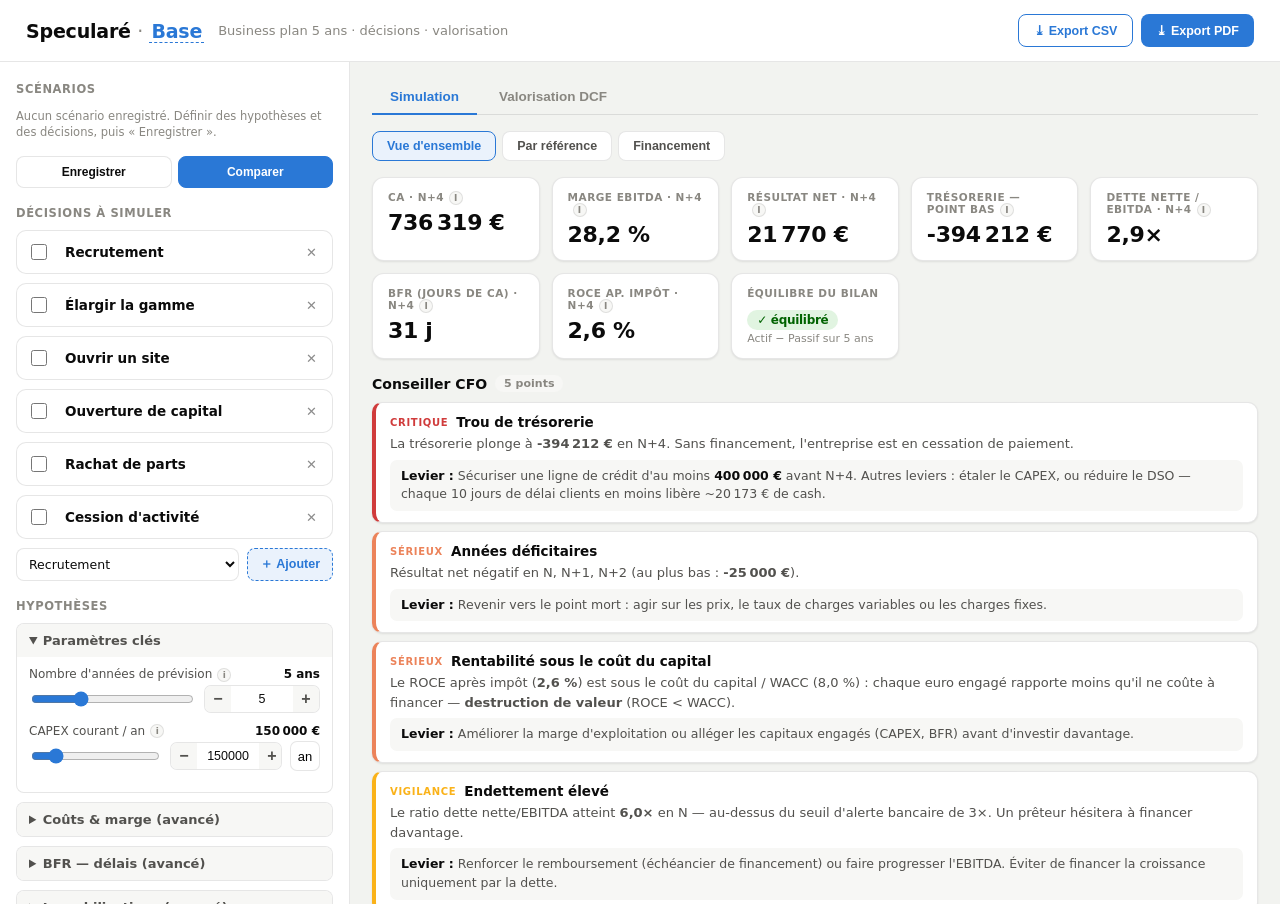
==== index.html @ 81d66c39 "Add files via upload" ====
<!DOCTYPE html>
<!-- saved from url=(0115)file:///C:/Users/UTILISATEUR/Downloads/tony_starter_kit/tuteur_cfo/cours_modelisation_cfo/industriex_dashboard.html -->
<html lang="fr"><head><meta http-equiv="Content-Type" content="text/html; charset=UTF-8">

<meta name="viewport" content="width=device-width, initial-scale=1.0">
<title>Specularé — Business plan, financement &amp; valorisation</title>
<link rel="icon" href="data:image/svg+xml,%3Csvg xmlns='http://www.w3.org/2000/svg' viewBox='0 0 32 32'%3E%3Crect width='32' height='32' rx='7' fill='%230a2540'/%3E%3Ctext x='16' y='23' font-size='20' fill='white' text-anchor='middle' font-family='Georgia,serif'%3ES%3C/text%3E%3C/svg%3E">
<script src="chart.umd.min.js"></script>
<link rel="stylesheet" href="styles.css">
</head>
<body>
<header>
  <h1>Specularé <span class="co-sep">·</span> <span id="coName" contenteditable="true" spellcheck="false" title="Cliquer pour renommer l&#39;entreprise">Base</span></h1>
  <span class="slogan" id="slogan">Business plan 5 ans · décisions · valorisation</span>
  <div class="hdr-actions">
    <button class="btn-export ghost" id="btnCsv">⤓ Export CSV</button>
    <button class="btn-export" id="btnExport">⤓ Export PDF</button>
  </div>
</header>

<div class="wrap">
  <aside>
    <div class="aside-sec" data-view="sim">
    <div class="aside-h">Scénarios</div>
    <div id="scnList" class="scn-list"><div class="scn-empty">Aucun scénario enregistré. Définir des hypothèses et des décisions, puis « Enregistrer ».</div></div>
    <div class="scn-actions">
      <button class="scn-btn" id="btnSaveScn">Enregistrer</button>
      <button class="scn-btn primary" id="btnCompare">Comparer</button>
    </div>
    </div><!-- /aside-sec Scénarios -->
    <div class="aside-sec" data-view="sim">
    <div class="aside-h" style="margin-top:18px">Décisions à simuler</div>
    <div id="decisions"></div><!-- cartes générées dynamiquement par buildDecisions() depuis decInstances -->
    </div><!-- /aside-sec Décisions -->
    <div class="aside-h" style="margin-top:18px">Hypothèses</div>
    <div id="inputs"><details open=""><summary>Paramètres clés</summary><div class="grp"><div class="ctrl">
        <label for="in_volN"><span>Volume vendu en N</span><b id="lab_volN">10 000</b></label>
        <div class="row">
          <input type="range" id="in_volN" min="0" max="50000" step="500" value="10000">
          <div class="stepper">
            <button type="button" class="st-btn" data-k="volN" data-d="-1">−</button>
            <input type="number" id="num_volN" class="numfield" min="0" max="50000" step="500" value="10000">
            <button type="button" class="st-btn" data-k="volN" data-d="1">+</button>
          </div>
        </div></div><div class="ctrl">
        <label for="in_gVol"><span>Croissance volumes</span><b id="lab_gVol">8 %</b></label>
        <div class="row">
          <input type="range" id="in_gVol" min="-10" max="30" step="0.5" value="8">
          <div class="stepper">
            <button type="button" class="st-btn" data-k="gVol" data-d="-1">−</button>
            <input type="number" id="num_gVol" class="numfield" min="-10" max="30" step="0.5" value="8">
            <button type="button" class="st-btn" data-k="gVol" data-d="1">+</button>
          </div>
        </div></div><div class="ctrl">
        <label for="in_prixN"><span>Prix unitaire en N</span><b id="lab_prixN">50&nbsp;€</b></label>
        <div class="row">
          <input type="range" id="in_prixN" min="0" max="500" step="5" value="50">
          <div class="stepper">
            <button type="button" class="st-btn" data-k="prixN" data-d="-1">−</button>
            <input type="number" id="num_prixN" class="numfield" min="0" max="500" step="5" value="50">
            <button type="button" class="st-btn" data-k="prixN" data-d="1">+</button>
          </div>
        </div></div><div class="ctrl">
        <label for="in_tauxCV"><span>Taux de charges variables<span class="tip" title="Part du chiffre d&#39;affaires consommée par les charges variables (matières, sous-traitance…). Ce qui reste = marge sur coûts variables.">i</span></span><b id="lab_tauxCV">45 %</b></label>
        <div class="row">
          <input type="range" id="in_tauxCV" min="10" max="90" step="1" value="45">
          <div class="stepper">
            <button type="button" class="st-btn" data-k="tauxCV" data-d="-1">−</button>
            <input type="number" id="num_tauxCV" class="numfield" min="10" max="90" step="1" value="45">
            <button type="button" class="st-btn" data-k="tauxCV" data-d="1">+</button>
          </div>
        </div></div><div class="ctrl">
        <label for="in_capex"><span>CAPEX courant / an</span><b id="lab_capex">150 000&nbsp;€</b></label>
        <div class="row">
          <input type="range" id="in_capex" min="0" max="1000000" step="10000" value="150000">
          <div class="stepper">
            <button type="button" class="st-btn" data-k="capex" data-d="-1">−</button>
            <input type="number" id="num_capex" class="numfield" min="0" max="1000000" step="10000" value="150000">
            <button type="button" class="st-btn" data-k="capex" data-d="1">+</button>
          </div>
        </div></div></div></details><details><summary>Coûts &amp; marge (avancé)</summary><div class="grp"><div class="ctrl">
        <label for="in_gPrix"><span>Croissance prix</span><b id="lab_gPrix">2 %</b></label>
        <div class="row">
          <input type="range" id="in_gPrix" min="-5" max="15" step="0.5" value="2">
          <div class="stepper">
            <button type="button" class="st-btn" data-k="gPrix" data-d="-1">−</button>
            <input type="number" id="num_gPrix" class="numfield" min="-5" max="15" step="0.5" value="2">
            <button type="button" class="st-btn" data-k="gPrix" data-d="1">+</button>
          </div>
        </div></div><div class="ctrl">
        <label for="in_cfN"><span>Charges fixes en N</span><b id="lab_cfN">120 000&nbsp;€</b></label>
        <div class="row">
          <input type="range" id="in_cfN" min="0" max="1000000" step="10000" value="120000">
          <div class="stepper">
            <button type="button" class="st-btn" data-k="cfN" data-d="-1">−</button>
            <input type="number" id="num_cfN" class="numfield" min="0" max="1000000" step="10000" value="120000">
            <button type="button" class="st-btn" data-k="cfN" data-d="1">+</button>
          </div>
        </div></div><div class="ctrl">
        <label for="in_inflCF"><span>Inflation charges fixes</span><b id="lab_inflCF">2 %</b></label>
        <div class="row">
          <input type="range" id="in_inflCF" min="0" max="10" step="0.5" value="2">
          <div class="stepper">
            <button type="button" class="st-btn" data-k="inflCF" data-d="-1">−</button>
            <input type="number" id="num_inflCF" class="numfield" min="0" max="10" step="0.5" value="2">
            <button type="button" class="st-btn" data-k="inflCF" data-d="1">+</button>
          </div>
        </div></div><div class="ctrl">
        <label for="in_persoN"><span>Charges de personnel en N</span><b id="lab_persoN">60 000&nbsp;€</b></label>
        <div class="row">
          <input type="range" id="in_persoN" min="0" max="1000000" step="10000" value="60000">
          <div class="stepper">
            <button type="button" class="st-btn" data-k="persoN" data-d="-1">−</button>
            <input type="number" id="num_persoN" class="numfield" min="0" max="1000000" step="10000" value="60000">
            <button type="button" class="st-btn" data-k="persoN" data-d="1">+</button>
          </div>
        </div></div><div class="ctrl">
        <label for="in_gPerso"><span>Croissance personnel</span><b id="lab_gPerso">3 %</b></label>
        <div class="row">
          <input type="range" id="in_gPerso" min="-5" max="15" step="0.5" value="3">
          <div class="stepper">
            <button type="button" class="st-btn" data-k="gPerso" data-d="-1">−</button>
            <input type="number" id="num_gPerso" class="numfield" min="-5" max="15" step="0.5" value="3">
            <button type="button" class="st-btn" data-k="gPerso" data-d="1">+</button>
          </div>
        </div></div><div class="ctrl">
        <label for="in_tauxIS"><span>Taux d'imposition (IS)</span><b id="lab_tauxIS">25 %</b></label>
        <div class="row">
          <input type="range" id="in_tauxIS" min="0" max="40" step="1" value="25">
          <div class="stepper">
            <button type="button" class="st-btn" data-k="tauxIS" data-d="-1">−</button>
            <input type="number" id="num_tauxIS" class="numfield" min="0" max="40" step="1" value="25">
            <button type="button" class="st-btn" data-k="tauxIS" data-d="1">+</button>
          </div>
        </div></div></div></details><details><summary>BFR — délais (avancé)</summary><div class="grp"><div class="ctrl">
        <label for="in_DSO"><span>DSO — délai clients<span class="tip" title="Days Sales Outstanding : délai moyen de paiement des clients, en jours. Plus il est élevé, plus le cash est immobilisé dans les créances.">i</span></span><b id="lab_DSO">45 j</b></label>
        <div class="row">
          <input type="range" id="in_DSO" min="0" max="180" step="5" value="45">
          <div class="stepper">
            <button type="button" class="st-btn" data-k="DSO" data-d="-1">−</button>
            <input type="number" id="num_DSO" class="numfield" min="0" max="180" step="5" value="45">
            <button type="button" class="st-btn" data-k="DSO" data-d="1">+</button>
          </div>
        </div></div><div class="ctrl">
        <label for="in_DPO"><span>DPO — délai fournisseurs<span class="tip" title="Days Payable Outstanding : délai moyen de paiement des fournisseurs. Plus il est élevé, mieux c&#39;est pour la trésorerie (on garde le cash plus longtemps).">i</span></span><b id="lab_DPO">60 j</b></label>
        <div class="row">
          <input type="range" id="in_DPO" min="0" max="180" step="5" value="60">
          <div class="stepper">
            <button type="button" class="st-btn" data-k="DPO" data-d="-1">−</button>
            <input type="number" id="num_DPO" class="numfield" min="0" max="180" step="5" value="60">
            <button type="button" class="st-btn" data-k="DPO" data-d="1">+</button>
          </div>
        </div></div><div class="ctrl">
        <label for="in_DIO"><span>DIO — durée de stockage<span class="tip" title="Days Inventory Outstanding : durée moyenne de stockage, en jours. Plus il est élevé, plus le stock gèle du cash.">i</span></span><b id="lab_DIO">30 j</b></label>
        <div class="row">
          <input type="range" id="in_DIO" min="0" max="180" step="5" value="30">
          <div class="stepper">
            <button type="button" class="st-btn" data-k="DIO" data-d="-1">−</button>
            <input type="number" id="num_DIO" class="numfield" min="0" max="180" step="5" value="30">
            <button type="button" class="st-btn" data-k="DIO" data-d="1">+</button>
          </div>
        </div></div></div></details><details><summary>Immobilisations (avancé)</summary><div class="grp"><div class="ctrl">
        <label for="in_immoOuv0"><span>Immos nettes ouverture N</span><b id="lab_immoOuv0">800 000&nbsp;€</b></label>
        <div class="row">
          <input type="range" id="in_immoOuv0" min="0" max="3000000" step="50000" value="800000">
          <div class="stepper">
            <button type="button" class="st-btn" data-k="immoOuv0" data-d="-1">−</button>
            <input type="number" id="num_immoOuv0" class="numfield" min="0" max="3000000" step="50000" value="800000">
            <button type="button" class="st-btn" data-k="immoOuv0" data-d="1">+</button>
          </div>
        </div></div><div class="ctrl">
        <label for="in_duree"><span>Durée d'amortissement</span><b id="lab_duree">8 ans</b></label>
        <div class="row">
          <input type="range" id="in_duree" min="1" max="25" step="1" value="8">
          <div class="stepper">
            <button type="button" class="st-btn" data-k="duree" data-d="-1">−</button>
            <input type="number" id="num_duree" class="numfield" min="1" max="25" step="1" value="8">
            <button type="button" class="st-btn" data-k="duree" data-d="1">+</button>
          </div>
        </div></div></div></details><details><summary>Financement (avancé)</summary><div class="grp"><div class="ctrl">
        <label for="in_detteOuv0"><span>Dette ouverture N</span><b id="lab_detteOuv0">500 000&nbsp;€</b></label>
        <div class="row">
          <input type="range" id="in_detteOuv0" min="0" max="3000000" step="50000" value="500000">
          <div class="stepper">
            <button type="button" class="st-btn" data-k="detteOuv0" data-d="-1">−</button>
            <input type="number" id="num_detteOuv0" class="numfield" min="0" max="3000000" step="50000" value="500000">
            <button type="button" class="st-btn" data-k="detteOuv0" data-d="1">+</button>
          </div>
        </div></div><div class="ctrl">
        <label for="in_tauxInt"><span>Taux d'intérêt (dette initiale)</span><b id="lab_tauxInt">4 %</b></label>
        <div class="row">
          <input type="range" id="in_tauxInt" min="0" max="15" step="0.25" value="4">
          <div class="stepper">
            <button type="button" class="st-btn" data-k="tauxInt" data-d="-1">−</button>
            <input type="number" id="num_tauxInt" class="numfield" min="0" max="15" step="0.25" value="4">
            <button type="button" class="st-btn" data-k="tauxInt" data-d="1">+</button>
          </div>
        </div></div><div class="ctrl">
        <label for="in_tauxIntNew"><span>Taux d'intérêt (nouveaux emprunts)</span><b id="lab_tauxIntNew">5,5 %</b></label>
        <div class="row">
          <input type="range" id="in_tauxIntNew" min="0" max="20" step="0.25" value="5.5">
          <div class="stepper">
            <button type="button" class="st-btn" data-k="tauxIntNew" data-d="-1">−</button>
            <input type="number" id="num_tauxIntNew" class="numfield" min="0" max="20" step="0.25" value="5.5">
            <button type="button" class="st-btn" data-k="tauxIntNew" data-d="1">+</button>
          </div>
        </div></div><div class="ctrl">
        <label for="in_wacc"><span>Coût du capital (WACC)<span class="tip" title="Coût Moyen Pondéré du Capital : rendement minimum attendu par les financeurs (dette + fonds propres). L&#39;entreprise crée de la valeur seulement si son ROCE dépasse ce seuil.">i</span></span><b id="lab_wacc">8 %</b></label>
        <div class="row">
          <input type="range" id="in_wacc" min="0" max="25" step="0.5" value="8">
          <div class="stepper">
            <button type="button" class="st-btn" data-k="wacc" data-d="-1">−</button>
            <input type="number" id="num_wacc" class="numfield" min="0" max="25" step="0.5" value="8">
            <button type="button" class="st-btn" data-k="wacc" data-d="1">+</button>
          </div>
        </div></div><div class="ctrl">
        <label for="in_tauxDiv"><span>Taux de dividende</span><b id="lab_tauxDiv">30 %</b></label>
        <div class="row">
          <input type="range" id="in_tauxDiv" min="0" max="100" step="5" value="30">
          <div class="stepper">
            <button type="button" class="st-btn" data-k="tauxDiv" data-d="-1">−</button>
            <input type="number" id="num_tauxDiv" class="numfield" min="0" max="100" step="5" value="30">
            <button type="button" class="st-btn" data-k="tauxDiv" data-d="1">+</button>
          </div>
        </div></div><div class="ctrl">
        <label for="in_rnN1"><span>Résultat net N-1</span><b id="lab_rnN1">180 000&nbsp;€</b></label>
        <div class="row">
          <input type="range" id="in_rnN1" min="-200000" max="500000" step="10000" value="180000">
          <div class="stepper">
            <button type="button" class="st-btn" data-k="rnN1" data-d="-1">−</button>
            <input type="number" id="num_rnN1" class="numfield" min="-200000" max="500000" step="10000" value="180000">
            <button type="button" class="st-btn" data-k="rnN1" data-d="1">+</button>
          </div>
        </div></div></div></details><details><summary>Bilan d'ouverture (avancé)</summary><div class="grp"><div class="ctrl">
        <label for="in_openStocks"><span>Stocks ouverture</span><b id="lab_openStocks">40 000&nbsp;€</b></label>
        <div class="row">
          <input type="range" id="in_openStocks" min="0" max="500000" step="5000" value="40000">
          <div class="stepper">
            <button type="button" class="st-btn" data-k="openStocks" data-d="-1">−</button>
            <input type="number" id="num_openStocks" class="numfield" min="0" max="500000" step="5000" value="40000">
            <button type="button" class="st-btn" data-k="openStocks" data-d="1">+</button>
          </div>
        </div></div><div class="ctrl">
        <label for="in_openCreances"><span>Créances clients ouverture</span><b id="lab_openCreances">60 000&nbsp;€</b></label>
        <div class="row">
          <input type="range" id="in_openCreances" min="0" max="500000" step="5000" value="60000">
          <div class="stepper">
            <button type="button" class="st-btn" data-k="openCreances" data-d="-1">−</button>
            <input type="number" id="num_openCreances" class="numfield" min="0" max="500000" step="5000" value="60000">
            <button type="button" class="st-btn" data-k="openCreances" data-d="1">+</button>
          </div>
        </div></div><div class="ctrl">
        <label for="in_tresoOuv0"><span>Trésorerie ouverture</span><b id="lab_tresoOuv0">50 000&nbsp;€</b></label>
        <div class="row">
          <input type="range" id="in_tresoOuv0" min="-500000" max="1000000" step="5000" value="50000">
          <div class="stepper">
            <button type="button" class="st-btn" data-k="tresoOuv0" data-d="-1">−</button>
            <input type="number" id="num_tresoOuv0" class="numfield" min="-500000" max="1000000" step="5000" value="50000">
            <button type="button" class="st-btn" data-k="tresoOuv0" data-d="1">+</button>
          </div>
        </div></div><div class="ctrl">
        <label for="in_openDettesF"><span>Dettes fournisseurs ouv.</span><b id="lab_openDettesF">45 000&nbsp;€</b></label>
        <div class="row">
          <input type="range" id="in_openDettesF" min="0" max="500000" step="5000" value="45000">
          <div class="stepper">
            <button type="button" class="st-btn" data-k="openDettesF" data-d="-1">−</button>
            <input type="number" id="num_openDettesF" class="numfield" min="0" max="500000" step="5000" value="45000">
            <button type="button" class="st-btn" data-k="openDettesF" data-d="1">+</button>
          </div>
        </div></div><div class="ctrl">
        <label for="in_cpOuv0"><span>Capitaux propres ouverture</span><b id="lab_cpOuv0">405 000&nbsp;€</b></label>
        <div class="row">
          <input type="range" id="in_cpOuv0" min="0" max="3000000" step="5000" value="405000">
          <div class="stepper">
            <button type="button" class="st-btn" data-k="cpOuv0" data-d="-1">−</button>
            <input type="number" id="num_cpOuv0" class="numfield" min="0" max="3000000" step="5000" value="405000">
            <button type="button" class="st-btn" data-k="cpOuv0" data-d="1">+</button>
          </div>
        </div></div></div></details></div>
    <div class="aside-sec" data-view="sim">
    <div class="aside-h" style="margin-top:16px">Références produits</div>
    <button class="fin-open" id="refOpen">Gérer les références (prix / volume / coût)…</button>
    <div class="ref-summary" id="refSummaryPanel"></div>
    </div><!-- /aside-sec Références -->
    <div class="aside-sec" data-view="sim">
    <div class="aside-h" style="margin-top:16px">Financement</div>
    <button class="fin-open" id="finOpen">Planifier emprunts &amp; remboursements…</button>
    </div><!-- /aside-sec Financement -->
    <button class="reset" id="reset" style="margin-top:12px">↺ Tout réinitialiser</button>
  </aside>

  <main>
    <nav class="tabs">
      <button class="tab on" data-view="sim">Simulation</button>
      <button class="tab" data-view="dcf">Valorisation DCF</button>
    </nav>
    <div class="view" id="view-sim">
    <div class="print-head" id="printHead"><div class="ph-co">Base</div><div class="ph-sub">Business plan 5 ans · prévisions · édité le 15 juillet 2026</div></div>
    <div class="simbar" id="simbar"><span class="dot"></span><span id="simtxt"></span></div>
    <nav class="subtabs">
      <button class="subtab on" data-sub="apercu">Vue d'ensemble</button>
      <button class="subtab" data-sub="refs">Par référence</button>
      <button class="subtab" data-sub="fin">Financement</button>
    </nav>
    <div class="subview" id="sub-apercu">
    <div class="kpis" id="kpis"><div class="kpi"><div class="k-lab">CA (N+4)<span class="tip" title="Chiffre d&#39;affaires prévu en année N+4 (volume × prix).">i</span></div>
      <div class="k-val">736 319&nbsp;€</div></div><div class="kpi"><div class="k-lab">Marge EBITDA (N+4)<span class="tip" title="EBITDA / CA. Profitabilité opérationnelle avant amortissements, intérêts et impôts.">i</span></div>
      <div class="k-val">28,2 %</div></div><div class="kpi"><div class="k-lab">Résultat net (N+4)<span class="tip" title="Bénéfice final après charges financières et impôt.">i</span></div>
      <div class="k-val">62 146&nbsp;€</div></div><div class="kpi"><div class="k-lab">Trésorerie — point bas<span class="tip" title="Le plus bas niveau de trésorerie sur les 5 ans. S&#39;il est négatif, il dimensionne le financement à sécuriser.">i</span></div>
      <div class="k-val">-631 108&nbsp;€</div></div><div class="kpi"><div class="k-lab">Dette nette / EBITDA (N+4)<span class="tip" title="Nombre d&#39;années d&#39;EBITDA nécessaires pour rembourser la dette nette. Seuil d&#39;alerte bancaire ~3×.">i</span></div>
      <div class="k-val">3,0×</div></div><div class="kpi"><div class="k-lab">BFR (jours de CA, N+4)<span class="tip" title="Besoin en Fonds de Roulement en jours de CA : le cash immobilisé par le cycle (créances + stocks − dettes fournisseurs).">i</span></div>
      <div class="k-val">31 j</div></div><div class="kpi"><div class="k-lab">ROCE ap. impôt (N+4)<span class="tip" title="Return On Capital Employed : rentabilité des capitaux engagés, après impôt (NOPAT / (immos + BFR)). À comparer au WACC : ROCE &gt; WACC = création de valeur.">i</span></div>
      <div class="k-val">6,2 %</div></div><div class="kpi"><div class="k-lab">Équilibre du bilan</div>
    <div class="k-val"><span class="badge ok">✓ équilibré</span></div>
    <div class="k-sub">Actif − Passif sur 5 ans</div></div></div>
    <div class="conseil" id="conseil"></div>
    <div class="charts">
      <div class="card"><h3>Activité — CA &amp; EBITDA</h3><canvas id="cActivite" style="box-sizing: border-box; display: block; height: 210px; width: 709px;" width="709" height="210"></canvas></div>
      <div class="card"><h3>Trésorerie de clôture</h3><canvas id="cTreso" style="box-sizing: border-box; display: block; height: 210px; width: 709px;" width="709" height="210"></canvas></div>
      <div class="card"><h3>Résultat net</h3><canvas id="cRN" style="box-sizing: border-box; display: block; height: 210px; width: 709px;" width="709" height="210"></canvas></div>
      <div class="card"><h3>Dette nette / EBITDA (× ; seuil d'alerte 3×)</h3><canvas id="cLevier" style="box-sizing: border-box; display: block; height: 210px; width: 709px;" width="709" height="210"></canvas></div>
    </div>
    <div class="tblwrap">
      <table id="tbl"><tbody><tr><th>(en €)</th><th>N</th><th>N+1</th><th>N+2</th><th>N+3</th><th>N+4</th></tr><tr class=" tot"><td>Chiffre d'affaires</td><td class="">500 000&nbsp;€</td><td class="">550 800&nbsp;€</td><td class="">606 761&nbsp;€</td><td class="">668 408&nbsp;€</td><td class="">736 319&nbsp;€</td></tr><tr class=" "><td>Croissance du CA</td><td class="">—</td><td class="">10,2 %</td><td class="">10,2 %</td><td class="">10,2 %</td><td class="">10,2 %</td></tr><tr class=" "><td>Charges variables</td><td class="">-225 000&nbsp;€</td><td class="">-247 860&nbsp;€</td><td class="">-273 043&nbsp;€</td><td class="">-300 784&nbsp;€</td><td class="">-331 343&nbsp;€</td></tr><tr class=" "><td>Marge sur coûts variables</td><td class="">275 000&nbsp;€</td><td class="">302 940&nbsp;€</td><td class="">333 719&nbsp;€</td><td class="">367 625&nbsp;€</td><td class="">404 975&nbsp;€</td></tr><tr class=" "><td>Charges fixes</td><td class="">-120 000&nbsp;€</td><td class="">-122 400&nbsp;€</td><td class="">-124 848&nbsp;€</td><td class="">-127 345&nbsp;€</td><td class="">-129 892&nbsp;€</td></tr><tr class=" "><td>Charges de personnel</td><td class="">-60 000&nbsp;€</td><td class="">-61 800&nbsp;€</td><td class="">-63 654&nbsp;€</td><td class="">-65 564&nbsp;€</td><td class="">-67 531&nbsp;€</td></tr><tr class=" tot"><td>EBITDA</td><td class="pos">95 000&nbsp;€</td><td class="pos">118 740&nbsp;€</td><td class="pos">145 217&nbsp;€</td><td class="pos">174 716&nbsp;€</td><td class="pos">207 553&nbsp;€</td></tr><tr class=" "><td>Marge d'EBITDA</td><td class="">19,0 %</td><td class="">21,6 %</td><td class="">23,9 %</td><td class="">26,1 %</td><td class="">28,2 %</td></tr><tr class=" "><td>Dotation amortissements</td><td class="">-100 000&nbsp;€</td><td class="">-106 250&nbsp;€</td><td class="">-111 719&nbsp;€</td><td class="">-116 504&nbsp;€</td><td class="">-120 691&nbsp;€</td></tr><tr class=" tot"><td>EBIT</td><td class="neg">-5 000&nbsp;€</td><td class="pos">12 490&nbsp;€</td><td class="pos">33 498&nbsp;€</td><td class="pos">58 212&nbsp;€</td><td class="pos">86 862&nbsp;€</td></tr><tr class=" "><td>Charges financières</td><td class="">-20 000&nbsp;€</td><td class="">-16 000&nbsp;€</td><td class="">-12 000&nbsp;€</td><td class="">-8 000&nbsp;€</td><td class="">-4 000&nbsp;€</td></tr><tr class=" "><td>Résultat avant impôt</td><td class="neg">-25 000&nbsp;€</td><td class="neg">-3 510&nbsp;€</td><td class="pos">21 498&nbsp;€</td><td class="pos">50 212&nbsp;€</td><td class="pos">82 862&nbsp;€</td></tr><tr class=" "><td>Impôt sur les sociétés</td><td class="">-0&nbsp;€</td><td class="">-0&nbsp;€</td><td class="">-0&nbsp;€</td><td class="">-10 800&nbsp;€</td><td class="">-20 715&nbsp;€</td></tr><tr class=" tot"><td>RÉSULTAT NET</td><td class="neg">-25 000&nbsp;€</td><td class="neg">-3 510&nbsp;€</td><td class="pos">21 498&nbsp;€</td><td class="pos">39 412&nbsp;€</td><td class="pos">62 146&nbsp;€</td></tr><tr class="sec tot"><td>Trésorerie de clôture</td><td class="neg">-167 151&nbsp;€</td><td class="neg">-318 795&nbsp;€</td><td class="neg">-440 408&nbsp;€</td><td class="neg">-546 261&nbsp;€</td><td class="neg">-631 108&nbsp;€</td></tr><tr class=" "><td>BFR (jours de CA)</td><td class="">31 j</td><td class="">32 j</td><td class="">32 j</td><td class="">32 j</td><td class="">31 j</td></tr><tr class=" "><td>Dette nette</td><td class="">567 151&nbsp;€</td><td class="">618 795&nbsp;€</td><td class="">640 408&nbsp;€</td><td class="">646 261&nbsp;€</td><td class="">631 108&nbsp;€</td></tr><tr class=" "><td>Dette nette / EBITDA</td><td class="">6,0×</td><td class="">5,2×</td><td class="">4,4×</td><td class="">3,7×</td><td class="">3,0×</td></tr><tr class=" "><td>ROCE (après impôt)</td><td class="">-0,4 %</td><td class="">1,0 %</td><td class="">2,6 %</td><td class="">4,3 %</td><td class="">6,2 %</td></tr><tr class="sec "><td>Point mort (CA)</td><td class="">327 273&nbsp;€</td><td class="">334 909&nbsp;€</td><td class="">342 731&nbsp;€</td><td class="">350 743&nbsp;€</td><td class="">358 950&nbsp;€</td></tr><tr class=" "><td>Marge de sécurité</td><td class="">34,5 %</td><td class="">39,2 %</td><td class="">43,5 %</td><td class="">47,5 %</td><td class="">51,3 %</td></tr><tr class="sec tot"><td>Contrôle Actif − Passif</td><td class="">0&nbsp;€</td><td class="">0&nbsp;€</td><td class="">0&nbsp;€</td><td class="">0&nbsp;€</td><td class="">0&nbsp;€</td></tr></tbody></table>
    </div>
    </div><!-- /sub-apercu -->
    <div class="subview" id="sub-refs" hidden>
    <section class="fin-section">
      <h2 class="fin-sec-h">Analyse par référence <span id="refAnSub"></span></h2>
      <p class="fin-intro">Décomposition du chiffre d'affaires et de la marge par référence produit, sur tout l'horizon. Le <b>mix</b> montre comment le poids de chaque référence dans le CA évolue. Reflète les décisions actives (volume). Édite les références via <b>« Gérer les références »</b> (panneau de gauche).</p>
      <div class="kpis" id="refKpis"></div>
      <div class="charts">
        <div class="card"><h3>CA par référence</h3><canvas id="cRefCA"></canvas></div>
        <div class="card"><h3>Mix — poids dans le CA (%)</h3><canvas id="cRefMix"></canvas></div>
        <div class="card"><h3>Marge sur coûts variables par référence</h3><canvas id="cRefMarge"></canvas></div>
        <div class="card"><h3>Taux de marge par référence (%)</h3><canvas id="cRefTx"></canvas></div>
      </div>
      <div class="tblwrap"><table id="refTbl"></table></div>
    </section>
    </div><!-- /sub-refs -->
    <div class="subview" id="sub-fin" hidden>
    <section class="fin-section" id="finSection">
      <h2 class="fin-sec-h">Financement — portefeuille d'emprunts <span id="finSecSub"></span></h2>
      <p class="fin-intro">Analyse des emprunts configurés via <b>« Planifier emprunts &amp; remboursements »</b> (panneau de gauche). Chaque emprunt est en <b>annuités constantes</b> : l'annuité totale reste fixe, mais la part d'intérêts <b>baisse</b> et la part de capital remboursé <b>monte</b> au fil des années — jusqu'à un capital restant dû nul.</p>
      <div class="charts fin-charts">
        <div class="card"><h3>Capital restant dû</h3><canvas id="cResteDu"></canvas></div>
        <div class="card"><h3>Intérêts payés / an</h3><canvas id="cInterets"></canvas></div>
        <div class="card"><h3>Remboursement du capital / an</h3><canvas id="cCapital"></canvas></div>
      </div>
      <div class="tblwrap"><table id="finTbl"></table></div>
    </section>
    </div><!-- /sub-fin -->
    </div><!-- /view-sim -->

    <div class="view" id="view-dcf" hidden>
      <div class="dcf-intro">
        <h2 class="fin-sec-h">Valorisation par les flux de trésorerie actualisés (DCF)</h2>
        <p class="dcf-sub">Valeur de l'entreprise = somme des <b>flux de trésorerie disponibles (FCFF)</b> actualisés au coût du capital (WACC), + une <b>valeur terminale</b>.
          Règle WACC/g et le multiple de sortie dans les hypothèses (groupe « Valorisation DCF » à gauche).</p>
      </div>
      <div class="kpis" id="dcfKpis"></div>
      <div class="charts">
        <div class="card"><h3>Flux actualisés (PV) par année + valeur terminale</h3><canvas id="cDcfPV"></canvas></div>
        <div class="card"><h3>Pont de valeur : EV → valeur des capitaux propres</h3><canvas id="cDcfBridge"></canvas></div>
      </div>
      <div class="tblwrap"><table id="dcfTbl"></table></div>
      <h3 class="dcf-sens-h">Sensibilité de la valeur d'entreprise (EV) — WACC × croissance perpétuelle</h3>
      <div class="tblwrap"><table id="dcfSens" class="cmp-table"></table></div>
    </div><!-- /view-dcf -->
  </main>
</div>

<script src="app.js"></script>

</body></html>
---- styles.css ----
/* ===== Thème SaaS clair — palette validée (dataviz) ===== */
  :root{
    --plane:#f2f3f0; --surface:#ffffff; --surface-2:#f7f7f5;
    --ink:#0b0b0b; --ink-2:#52514e; --muted:#898781;
    --grid:#e1e0d9; --axis:#c3c2b7; --border:rgba(11,11,11,.10);
    --blue:#2a78d6; --blue-soft:#eaf2fc; --aqua:#1baf7a; --yellow:#eda100;
    --good:#0ca30c; --good-text:#006300; --critical:#d03b3b; --warning:#fab219;
    --accent:var(--blue);
    --shadow:0 1px 2px rgba(11,11,11,.05), 0 1px 3px rgba(11,11,11,.04);
  }
  *{box-sizing:border-box}
  body{margin:0;font-family:system-ui,-apple-system,'Segoe UI',sans-serif;background:var(--plane);color:var(--ink)}
  header{padding:14px 26px;background:var(--surface);border-bottom:1px solid var(--border);
    display:flex;align-items:center;gap:14px;flex-wrap:wrap}
  header h1{font-size:19px;margin:0;letter-spacing:-.2px;font-weight:700}
  header .slogan{color:var(--muted);font-size:13px}
  header .co-sep{color:var(--muted);font-weight:400}
  #coName{color:var(--blue);border-bottom:1px dashed var(--blue);cursor:text;outline:none;padding:0 2px}
  #coName:focus{background:var(--blue-soft);border-radius:3px}
  .hdr-actions{margin-left:auto;display:flex;gap:8px}
  .btn-export{padding:8px 15px;background:var(--blue);color:#fff;border:none;
    border-radius:8px;cursor:pointer;font-size:12.5px;font-weight:600}
  .btn-export:hover{background:#1c5cab}
  .btn-export.ghost{background:var(--surface);color:var(--blue);border:1px solid var(--blue)}
  .btn-export.ghost:hover{background:var(--blue-soft)}
  .print-head{display:none}
  .wrap{display:grid;grid-template-columns:350px 1fr;gap:0;min-height:calc(100vh - 58px)}
  /* ---- Panneau gauche ---- */
  aside{background:var(--surface);border-right:1px solid var(--border);padding:16px;overflow-y:auto;max-height:calc(100vh - 58px)}
  .aside-h{font-size:11.5px;text-transform:uppercase;letter-spacing:.6px;color:var(--muted);margin:4px 0 10px;font-weight:700}
  /* décisions */
  .dec{border:1px solid var(--border);border-radius:10px;margin-bottom:9px;overflow:hidden;background:var(--surface);transition:.15s}
  .dec.on{border-color:var(--blue);box-shadow:0 0 0 1px var(--blue)}
  .dec.on .dec-head{background:var(--blue-soft)}
  .dec-head{padding:9px 10px;display:flex;align-items:center;gap:8px}
  .dec-chk{width:16px;height:16px;accent-color:var(--blue);cursor:pointer;flex:none}
  .dec-name{flex:1;min-width:0;border:1px solid transparent;background:transparent;font-weight:600;font-size:13.5px;color:var(--ink);border-radius:6px;padding:3px 6px;font-family:inherit}
  .dec-name:hover{border-color:var(--border)}
  .dec-name:focus{border-color:var(--blue);background:var(--surface);outline:none}
  .dec-del{flex:none;border:none;background:transparent;cursor:pointer;font-size:13px;opacity:.45;padding:2px 5px;border-radius:6px;line-height:1}
  .dec-del:hover{opacity:1;background:#fdecec}
  .dec-add{display:flex;gap:8px;margin-top:6px}
  .dec-add select{flex:1;min-width:0;padding:7px 8px;border:1px solid var(--border);border-radius:8px;background:var(--surface);color:var(--ink);font-size:12.5px;font-family:inherit}
  .dec-add-btn{flex:none;padding:7px 12px;border:1px dashed var(--blue);background:var(--blue-soft);color:var(--blue);border-radius:8px;cursor:pointer;font-weight:700;font-size:12.5px}
  .dec-add-btn:hover{background:var(--blue);color:#fff}
  .dec-body{padding:2px 12px 11px}
  .dec-desc{font-size:11.5px;color:var(--ink-2);margin:0 0 9px;line-height:1.4}
  .dp{display:flex;align-items:center;justify-content:space-between;gap:8px;margin-bottom:7px}
  .dp label{font-size:12px;color:var(--ink-2);flex:1}
  .dp select{width:96px;padding:4px 6px;background:var(--surface);border:1px solid var(--border);
    color:var(--ink);border-radius:6px;font-size:12px;text-align:right}
  .dp .stepper{margin-left:auto}
  .dp input:focus,.dp select:focus,.sched input:focus,.ctrl input:focus{outline:2px solid var(--blue-soft);border-color:var(--blue)}
  .dp-suf{display:none}
  /* échéancier de financement */
  .sched{font-size:11.5px}
  .sched-row{display:grid;grid-template-columns:86px repeat(5,1fr);gap:4px;align-items:center;margin-bottom:5px}
  .sched-row>span:first-child{color:var(--ink-2)}
  .sched-head{color:var(--muted);font-weight:600}
  .sched-head span{text-align:center}
  .sched input{width:100%;padding:3px 2px;background:var(--surface);border:1px solid var(--border);
    color:var(--ink);border-radius:5px;font-size:11px;text-align:right;font-variant-numeric:tabular-nums}
  .sched .note{color:var(--muted);font-size:10.5px;margin-top:4px;line-height:1.35}
  /* paramètres */
  details{margin-bottom:9px;border:1px solid var(--border);border-radius:8px;overflow:hidden;background:var(--surface)}
  summary{padding:9px 12px;cursor:pointer;font-weight:600;font-size:13px;background:var(--surface-2);color:var(--ink-2);user-select:none}
  summary:hover{color:var(--ink)}
  .grp{padding:10px 12px}
  .ctrl{margin-bottom:11px}
  .ctrl label{display:flex;justify-content:space-between;font-size:12px;color:var(--ink-2);margin-bottom:3px}
  .ctrl label b{color:var(--ink);font-weight:600;font-variant-numeric:tabular-nums}
  .ctrl .row{display:flex;align-items:center;gap:8px}
  .ctrl input[type=range]{flex:1;accent-color:var(--blue)}
  /* steppers − / + (sélection de nombres facile) */
  .stepper{display:flex;align-items:center;border:1px solid var(--border);border-radius:7px;overflow:hidden;background:var(--surface)}
  .st-btn{width:26px;height:26px;border:none;background:var(--surface-2);color:var(--ink-2);font-size:16px;
    line-height:1;cursor:pointer;font-weight:700;flex:none}
  .st-btn:hover{background:var(--blue-soft);color:var(--blue)}
  .numfield{width:62px;padding:3px 4px;border:none;background:transparent;color:var(--ink);
    font-size:12.5px;text-align:center;font-variant-numeric:tabular-nums}
  .numfield::-webkit-outer-spin-button,.numfield::-webkit-inner-spin-button{-webkit-appearance:none;margin:0}
  .numfield{-moz-appearance:textfield;appearance:textfield}
  .stepper.big{border-radius:9px}
  .stepper.big .st-btn{width:40px;height:40px;font-size:20px}
  .stepper.big .numfield{width:100%;font-size:15px}
  /* bouton « par année » + état overridé */
  .yr-btn{width:30px;height:30px;flex:none;border:1px solid var(--border);background:var(--surface);border-radius:7px;
    cursor:pointer;font-size:13px;line-height:1;padding:0}
  .yr-btn:hover{border-color:var(--blue)}
  .yr-btn.on{background:var(--blue-soft);border-color:var(--blue)}
  .ctrl.ov-on input[type=range],.ctrl.ov-on .stepper{opacity:.35;pointer-events:none}
  .ctrl.ov-on label b{color:var(--blue)}
  /* modale par année */
  .ym-mode{display:flex;gap:8px;margin-bottom:14px}
  .ym-apply{display:flex;align-items:center;gap:8px;font-size:12.5px;color:var(--ink-2);margin-bottom:12px;flex-wrap:wrap}
  .ym-apply .numfield{width:110px;border:1px solid var(--border);border-radius:6px;padding:4px 6px}
  .ym-years{display:grid;grid-template-columns:repeat(auto-fill,minmax(120px,1fr));gap:8px}
  .ym-year{display:flex;flex-direction:column;gap:4px;font-size:11px;color:var(--muted);font-weight:600}
  .ym-year .numfield{width:100%;border:1px solid var(--border);border-radius:6px;padding:5px 6px;text-align:right}
  .reset{width:100%;margin-top:6px;padding:9px;background:var(--surface);border:1px solid var(--border);
    color:var(--ink-2);border-radius:8px;cursor:pointer;font-size:12px;font-weight:600}
  .reset:hover{color:var(--blue);border-color:var(--blue)}
  /* bouton + modale financement */
  .opt-toggle{display:flex;align-items:center;gap:8px;font-size:12.5px;color:var(--ink-2);
    padding:8px 2px 4px;cursor:pointer;user-select:none}
  .opt-toggle input{accent-color:var(--blue);width:15px;height:15px;cursor:pointer}
  .opt-toggle span{color:var(--muted);font-size:11.5px}
  .tip{display:inline-flex;align-items:center;justify-content:center;width:14px;height:14px;border-radius:50%;
    background:var(--surface-2);color:var(--muted);font-size:9px;font-style:normal;font-weight:700;
    margin-left:5px;border:1px solid var(--border);cursor:help;vertical-align:middle;flex:none}
  .tip:hover{background:var(--blue);color:#fff;border-color:var(--blue)}
  .fin-open{width:100%;padding:11px 12px;background:var(--surface);border:1px solid var(--border);
    color:var(--ink);border-radius:9px;cursor:pointer;font-size:13px;font-weight:600;text-align:left}
  .fin-open:hover{border-color:var(--blue);color:var(--blue)}
  .modal-overlay{position:fixed;inset:0;background:rgba(11,11,11,.45);display:none;align-items:center;
    justify-content:center;z-index:50;padding:20px}
  .modal-overlay.open{display:flex}
  .modal{background:var(--surface);border-radius:16px;max-width:940px;width:100%;max-height:90vh;overflow-y:auto;
    box-shadow:0 20px 60px rgba(11,11,11,.3);padding:22px 24px}
  .modal-head{display:flex;align-items:center;justify-content:space-between;margin-bottom:4px}
  .modal-head h2{margin:0;font-size:19px}
  .modal-close{width:34px;height:34px;border:1px solid var(--border);background:var(--surface);border-radius:8px;
    cursor:pointer;font-size:15px;color:var(--ink-2)}
  .modal-close:hover{border-color:var(--critical);color:var(--critical)}
  .modal-sub{color:var(--ink-2);font-size:13px;margin:0 0 18px;line-height:1.5}
  .fin-grid{display:grid;grid-template-columns:repeat(auto-fit,minmax(160px,1fr));gap:14px}
  .fin-year{border:1px solid var(--border);border-radius:12px;padding:14px;background:var(--surface-2)}
  .fin-year-h{font-size:15px;font-weight:700;color:var(--blue);margin-bottom:8px;text-align:center}
  .fin-year label{display:block;font-size:10.5px;color:var(--muted);text-transform:uppercase;letter-spacing:.4px;
    font-weight:600;margin:10px 0 5px}
  .modal-foot{display:flex;align-items:center;justify-content:space-between;margin-top:20px;gap:12px;flex-wrap:wrap}
  #finSummary{font-size:13px;color:var(--ink-2)}
  #finSummary b{color:var(--ink)}
  .btn-primary{padding:10px 22px;background:var(--blue);color:#fff;border:none;border-radius:9px;
    cursor:pointer;font-size:13px;font-weight:600}
  .btn-primary:hover{background:#1c5cab}
  /* éditeur d'emprunts (modale) */
  .loan-card{border:1px solid var(--border);border-radius:12px;padding:14px 16px;margin-bottom:12px;background:var(--surface-2)}
  .loan-top{display:flex;align-items:center;gap:10px;margin-bottom:10px}
  .loan-nom{flex:1;font-size:14px;font-weight:700;color:var(--ink);border:1px solid var(--border);
    border-radius:7px;padding:6px 10px;background:var(--surface)}
  .loan-nom:focus{outline:2px solid var(--blue-soft);border-color:var(--blue)}
  .loan-del{width:30px;height:30px;border:1px solid var(--border);background:var(--surface);border-radius:7px;
    cursor:pointer;color:var(--muted);font-size:13px;flex:none}
  .loan-del:hover{border-color:var(--critical);color:var(--critical)}
  .loan-grid{display:grid;grid-template-columns:repeat(auto-fit,minmax(150px,1fr));gap:12px;align-items:end;margin-bottom:10px}
  .loan-grid>label{display:flex;flex-direction:column;gap:5px;font-size:11px;color:var(--muted);
    text-transform:uppercase;letter-spacing:.4px;font-weight:600}
  .loan-mode{display:flex;align-items:center;gap:8px;margin-bottom:10px;font-size:12px;color:var(--ink-2)}
  .loan-modebtn{padding:5px 12px;border:1px solid var(--border);background:var(--surface);color:var(--ink-2);
    border-radius:20px;cursor:pointer;font-size:12px;font-weight:600}
  .loan-modebtn:hover{border-color:var(--blue);color:var(--blue)}
  .loan-modebtn.on{background:var(--blue);color:#fff;border-color:var(--blue)}
  .loan-calc{display:flex;flex-direction:column;justify-content:center;gap:3px;font-size:11px;color:var(--muted);
    text-transform:uppercase;letter-spacing:.4px;font-weight:600}
  .loan-calc b{font-size:15px;color:var(--blue);text-transform:none;letter-spacing:0}
  .loan-sel{padding:5px 8px;border:1px solid var(--border);border-radius:7px;background:var(--surface);
    color:var(--ink);font-size:13px;font-weight:600;cursor:pointer}
  .loan-card .stepper{width:100%}
  .loan-card .numfield{width:100%}
  /* références produits */
  .ref-summary{margin-top:8px;font-size:11.5px;color:var(--muted);line-height:1.5}
  .ref-summary b{color:var(--ink-2)}
  .ref-tx{color:var(--aqua);font-weight:700}
  .ref-card{border:1px solid var(--border);border-radius:12px;padding:14px 16px;margin-bottom:12px;background:var(--surface-2)}
  .ref-metric{border-top:1px solid var(--border);padding-top:10px;margin-top:10px}
  .ref-metric-head{display:flex;align-items:center;justify-content:space-between;gap:8px;margin-bottom:8px}
  .ref-metric-lab{font-size:11px;color:var(--ink-2);text-transform:uppercase;letter-spacing:.4px;font-weight:700}
  .ref-yr{padding:4px 10px;border:1px solid var(--border);background:var(--surface);color:var(--muted);
    border-radius:20px;cursor:pointer;font-size:11px;font-weight:600}
  .ref-yr:hover{border-color:var(--blue);color:var(--blue)}
  .ref-yr.on{background:var(--blue);color:#fff;border-color:var(--blue)}
  .ref-auto{display:grid;grid-template-columns:1fr 1fr;gap:12px}
  .ref-auto>label{display:flex;flex-direction:column;gap:5px;font-size:11px;color:var(--muted);
    text-transform:uppercase;letter-spacing:.4px;font-weight:600}
  .ref-auto .stepper,.ref-auto .numfield{width:100%}
  .ref-years{display:grid;grid-template-columns:repeat(auto-fill,minmax(110px,1fr));gap:8px}
  .ref-card-foot{border-top:1px solid var(--border);margin-top:12px;padding-top:9px;font-size:12px;color:var(--muted)}
  .ref-card-foot b{color:var(--blue)}
  /* poste d'hypothèse calculé (lecture seule) */
  .ctrl-derived{background:var(--surface-2);border:1px dashed var(--border);border-radius:8px;padding:8px 10px}
  .ctrl-derived label{display:flex;justify-content:space-between;align-items:center;gap:8px;margin:0}
  .ctrl-derived b{color:var(--blue);font-size:14px}
  /* section financement (dashboard) */
  .fin-section{margin-top:0}
  .fin-sec-h{font-size:16px;font-weight:700;color:var(--ink);margin:0 0 10px}
  .fin-sec-h span{font-size:12.5px;font-weight:500;color:var(--muted)}
  .fin-charts{grid-template-columns:repeat(3,1fr)}
  @media(max-width:900px){.fin-charts{grid-template-columns:1fr}}
  /* onglets */
  .tabs{display:flex;gap:4px;margin-bottom:16px;border-bottom:1px solid var(--border)}
  .tab{padding:9px 18px;background:none;border:none;border-bottom:2px solid transparent;cursor:pointer;
    font-size:13.5px;font-weight:600;color:var(--muted);margin-bottom:-1px}
  .tab:hover{color:var(--ink)}
  .tab.on{color:var(--blue);border-bottom-color:var(--blue)}
  .view[hidden]{display:none}
  /* sous-onglets (dans Simulation) */
  .subtabs{display:flex;gap:6px;margin-bottom:16px}
  .subtab{padding:7px 14px;background:var(--surface);border:1px solid var(--border);border-radius:8px;
    cursor:pointer;font-size:12.5px;font-weight:600;color:var(--ink-2)}
  .subtab:hover{border-color:var(--blue);color:var(--blue)}
  .subtab.on{background:var(--blue-soft);border-color:var(--blue);color:var(--blue)}
  .subview[hidden]{display:none}
  .fin-intro{color:var(--ink-2);font-size:13px;margin:0 0 16px;line-height:1.55;max-width:840px}
  .dcf-sub{color:var(--ink-2);font-size:13px;margin:0 0 16px;line-height:1.5;max-width:820px}
  .dcf-sens-h{font-size:13px;color:var(--ink-2);font-weight:600;margin:22px 0 10px}
  /* scénarios */
  .scn-list{margin-bottom:8px}
  .scn{display:flex;align-items:center;gap:8px;padding:7px 9px;border:1px solid var(--border);
    border-radius:8px;margin-bottom:6px;background:var(--surface);font-size:12.5px}
  .scn input[type=checkbox]{accent-color:var(--blue);width:15px;height:15px;flex:none;cursor:pointer}
  .scn .scn-name{flex:1;cursor:pointer;color:var(--ink);font-weight:600;white-space:nowrap;overflow:hidden;text-overflow:ellipsis}
  .scn .scn-name:hover{color:var(--blue)}
  .scn{gap:5px}
  .scn .scn-ic{border:none;background:none;color:var(--muted);cursor:pointer;font-size:13px;flex:none;padding:0 3px;line-height:1}
  .scn .scn-ic:hover{color:var(--blue)}
  .scn .scn-del:hover{color:var(--critical)}
  .scn-empty{font-size:11.5px;color:var(--muted);padding:2px 0 8px;line-height:1.4}
  .scn-actions{display:flex;gap:6px}
  .scn-btn{flex:1;padding:8px;border:1px solid var(--border);background:var(--surface);color:var(--ink);
    border-radius:8px;cursor:pointer;font-size:12px;font-weight:600}
  .scn-btn:hover{border-color:var(--blue);color:var(--blue)}
  .scn-btn.primary{background:var(--blue);color:#fff;border-color:var(--blue)}
  .scn-btn.primary:hover{background:#1c5cab;color:#fff}
  /* tableau de comparaison */
  .cmp-table{width:100%;border-collapse:collapse;font-size:13px;margin-bottom:22px}
  .cmp-table th,.cmp-table td{padding:8px 12px;text-align:right;border-bottom:1px solid var(--border);
    font-variant-numeric:tabular-nums;white-space:nowrap}
  .cmp-table th:first-child,.cmp-table td:first-child{text-align:left;color:var(--ink)}
  .cmp-table thead th{color:var(--ink);font-weight:700;border-bottom:2px solid var(--border)}
  .cmp-table .best{color:var(--good-text);font-weight:700}
  .cmp-table th.cmp-cur{color:var(--blue)}
  .modal select{padding:5px 9px;border:1px solid var(--border);border-radius:7px;background:var(--surface);
    color:var(--ink);font-size:12.5px;font-weight:600;cursor:pointer}
  /* ---- Résultats ---- */
  main{padding:18px 22px;overflow-y:auto;max-height:calc(100vh - 58px)}
  .simbar{display:none;align-items:center;gap:10px;background:var(--blue-soft);border:1px solid var(--border);
    border-radius:10px;padding:10px 14px;margin-bottom:14px;font-size:13px;color:var(--ink-2)}
  .simbar.on{display:flex}
  .simbar .dot{width:8px;height:8px;border-radius:50%;background:var(--blue);flex:none}
  .kpis{display:grid;grid-template-columns:repeat(auto-fit,minmax(158px,1fr));gap:12px;margin-bottom:16px}
  .kpi{background:var(--surface);border:1px solid var(--border);border-radius:12px;padding:13px 15px;box-shadow:var(--shadow)}
  .kpi .k-lab{font-size:10.5px;color:var(--muted);text-transform:uppercase;letter-spacing:.5px;font-weight:600}
  .kpi .k-val{font-size:22px;font-weight:700;margin-top:5px;color:var(--ink);letter-spacing:-.3px}
  .kpi .k-sub{font-size:11px;color:var(--muted);margin-top:2px}
  .kpi .k-delta{display:inline-block;font-size:11px;font-weight:700;margin-top:7px;padding:2px 8px;border-radius:20px}
  .kpi .k-delta.good{color:var(--good-text);background:rgba(12,163,12,.12)}
  .kpi .k-delta.bad{color:var(--critical);background:rgba(208,59,59,.12)}
  .kpi .k-delta.flat{color:var(--muted);background:var(--surface-2)}
  .badge{display:inline-block;padding:3px 10px;border-radius:20px;font-size:12px;font-weight:600}
  .badge.ok{background:rgba(12,163,12,.12);color:var(--good-text)}
  .badge.ko{background:rgba(208,59,59,.12);color:var(--critical)}
  /* conseiller CFO */
  .conseil{margin-bottom:18px}
  .conseil-h{font-size:14px;font-weight:700;color:var(--ink);margin-bottom:10px;display:flex;align-items:center;gap:8px}
  .conseil-count{font-size:11px;font-weight:600;color:var(--muted);background:var(--surface-2);padding:2px 9px;border-radius:20px}
  .finding{background:var(--surface);border:1px solid var(--border);border-left:4px solid var(--muted);
    border-radius:10px;padding:11px 14px;margin-bottom:8px;box-shadow:var(--shadow)}
  .finding.critical{border-left-color:var(--critical)}
  .finding.serious{border-left-color:#ec835a}
  .finding.warning{border-left-color:var(--warning)}
  .finding.info{border-left-color:var(--blue)}
  .finding.good{border-left-color:var(--good)}
  .f-titre{font-weight:700;font-size:13.5px;color:var(--ink);margin-bottom:4px}
  .f-sev{display:inline-block;font-size:10px;font-weight:700;letter-spacing:.07em;text-transform:uppercase;color:var(--muted);margin-right:8px;vertical-align:1px}
  .finding.critical .f-sev{color:var(--critical)}
  .finding.serious .f-sev{color:#ec835a}
  .finding.warning .f-sev{color:var(--warning)}
  .finding.info .f-sev{color:var(--blue)}
  .finding.good .f-sev{color:var(--good)}
  .f-constat{font-size:13px;color:var(--ink-2);line-height:1.5;margin-bottom:6px}
  .f-levier{font-size:12.5px;color:var(--ink-2);line-height:1.5;background:var(--surface-2);padding:7px 11px;border-radius:7px}
  .f-levier b{color:var(--ink)}
  .charts{display:grid;grid-template-columns:1fr 1fr;gap:14px;margin-bottom:18px}
  .card{background:var(--surface);border:1px solid var(--border);border-radius:12px;padding:13px 15px;box-shadow:var(--shadow)}
  .card h3{margin:0 0 8px;font-size:12.5px;color:var(--ink-2);font-weight:600}
  .card canvas{max-height:210px}
  table{width:100%;border-collapse:collapse;font-size:12.5px;font-variant-numeric:tabular-nums}
  .tblwrap{background:var(--surface);border:1px solid var(--border);border-radius:12px;padding:10px;overflow-x:auto;box-shadow:var(--shadow)}
  th,td{padding:6px 9px;text-align:right;white-space:nowrap}
  th{color:var(--muted);font-weight:600;border-bottom:1px solid var(--border)}
  td:first-child,th:first-child{text-align:left;color:var(--ink)}
  tr.sec td{background:var(--surface-2);font-weight:700;border-top:1px solid var(--border);color:var(--ink)}
  tr.tot td{font-weight:700;color:var(--ink)}
  .pos{color:var(--good-text)} .neg{color:var(--critical)}
  @media(max-width:900px){.wrap{grid-template-columns:1fr}aside{max-height:none}.charts{grid-template-columns:1fr}}
  /* ---- Impression / export PDF (présentation banque) ---- */
  @media print{
    @page{size:A4;margin:12mm}
    *{-webkit-print-color-adjust:exact;print-color-adjust:exact}
    html,body{background:#fff;width:auto;overflow:visible}
    aside,.reset,.simbar,header,.btn-export,.conseil{display:none!important}
    .wrap{grid-template-columns:1fr;min-height:0}
    main{max-height:none;overflow:visible;padding:0;width:auto;max-width:100%}
    .kpi,.card,.tblwrap,.finding{box-shadow:none;break-inside:avoid}
    .charts{grid-template-columns:minmax(0,1fr) minmax(0,1fr)}
    .charts canvas{width:100%!important;height:auto!important;max-width:100%}
    .tblwrap{overflow:visible}
    .print-head{display:block;margin-bottom:16px;padding-bottom:10px;border-bottom:2px solid var(--ink)}
    .print-head .ph-co{font-size:23px;font-weight:700}
    .print-head .ph-sub{font-size:12px;color:var(--ink-2);margin-top:3px}
  }
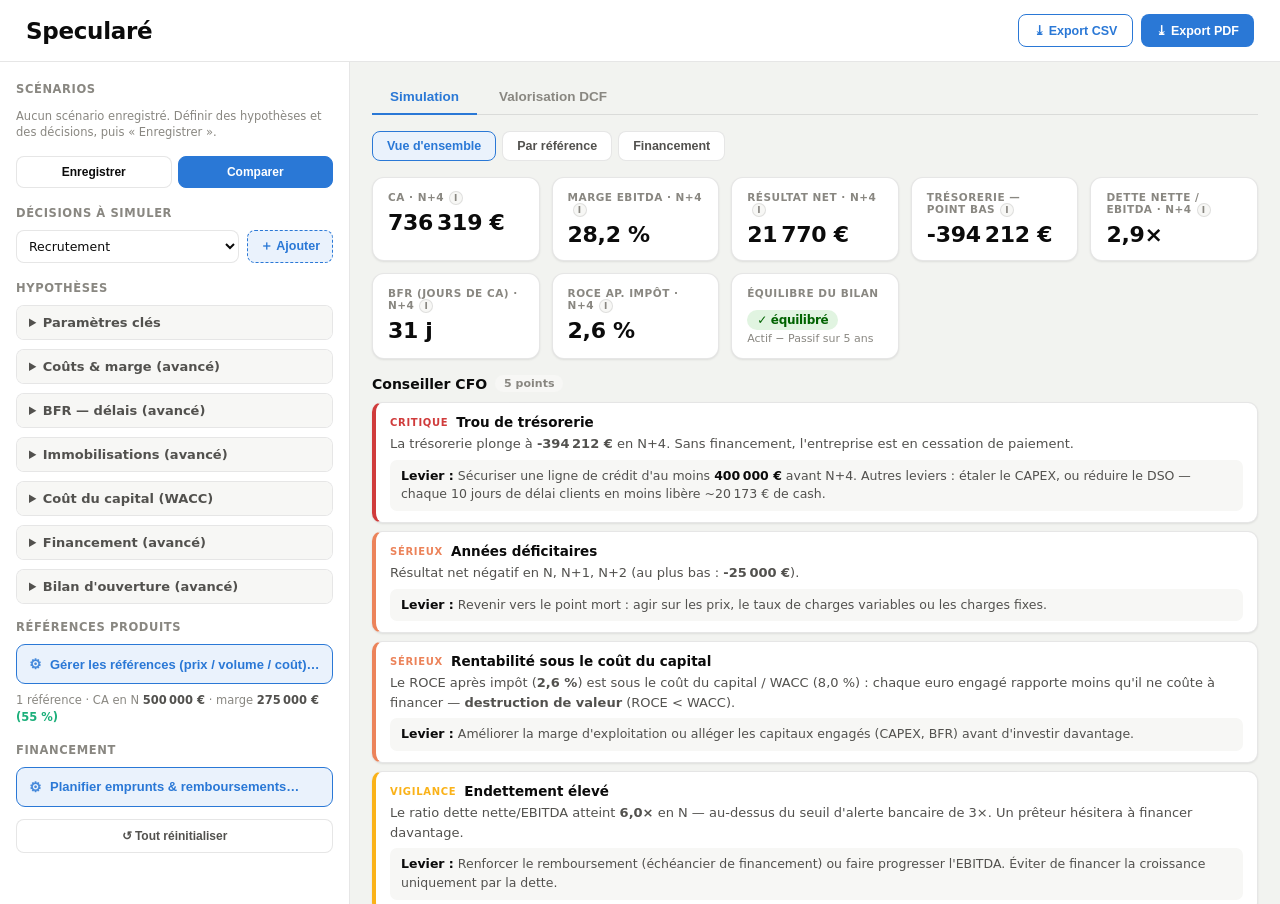
==== commit 4f6b1e2b: "Add files via upload" ====
--- a/index.html
+++ b/index.html
@@ -10,16 +10,18 @@
 </head>
 <body>
 <header>
-  <h1>Specularé <span class="co-sep">·</span> <span id="coName" contenteditable="true" spellcheck="false" title="Cliquer pour renommer l&#39;entreprise">Base</span></h1>
-  <span class="slogan" id="slogan">Business plan 5 ans · décisions · valorisation</span>
+  <h1>Specularé</h1>
   <div class="hdr-actions">
-    <button class="btn-export ghost" id="btnCsv">⤓ Export CSV</button>
-    <button class="btn-export" id="btnExport">⤓ Export PDF</button>
+    <button class="btn-export ghost" id="btnCsv">⤓ <span class="btn-word">Export </span>CSV</button>
+    <button class="btn-export" id="btnExport">⤓ <span class="btn-word">Export </span>PDF</button>
   </div>
 </header>
 
 <div class="wrap">
   <aside>
+    <div class="sheet-handle" id="sheetHandle" role="button" tabindex="0" aria-label="Ouvrir ou fermer les réglages">
+      <span class="sheet-grip"></span><span class="sheet-title">Réglages</span>
+    </div>
     <div class="aside-sec" data-view="sim">
     <div class="aside-h">Scénarios</div>
     <div id="scnList" class="scn-list"><div class="scn-empty">Aucun scénario enregistré. Définir des hypothèses et des décisions, puis « Enregistrer ».</div></div>
@@ -33,7 +35,7 @@
     <div id="decisions"></div><!-- cartes générées dynamiquement par buildDecisions() depuis decInstances -->
     </div><!-- /aside-sec Décisions -->
     <div class="aside-h" style="margin-top:18px">Hypothèses</div>
-    <div id="inputs"><details open=""><summary>Paramètres clés</summary><div class="grp"><div class="ctrl">
+    <div id="inputs"><details><summary>Paramètres clés</summary><div class="grp"><div class="ctrl">
         <label for="in_volN"><span>Volume vendu en N</span><b id="lab_volN">10 000</b></label>
         <div class="row">
           <input type="range" id="in_volN" min="0" max="50000" step="500" value="10000">
@@ -295,7 +297,7 @@
       <button class="tab" data-view="dcf">Valorisation DCF</button>
     </nav>
     <div class="view" id="view-sim">
-    <div class="print-head" id="printHead"><div class="ph-co">Base</div><div class="ph-sub">Business plan 5 ans · prévisions · édité le 15 juillet 2026</div></div>
+    <div class="print-head" id="printHead"><div class="ph-co">Entreprise</div><div class="ph-sub">Business plan 5 ans · prévisions · édité le 15 juillet 2026</div></div>
     <div class="simbar" id="simbar"><span class="dot"></span><span id="simtxt"></span></div>
     <nav class="subtabs">
       <button class="subtab on" data-sub="apercu">Vue d'ensemble</button>
@@ -369,6 +371,7 @@
     </div><!-- /view-dcf -->
   </main>
 </div>
+<div class="print-foot" id="printFoot"></div>
 
 <script src="app.js"></script>
 
--- a/styles.css
+++ b/styles.css
@@ -12,7 +12,7 @@
   body{margin:0;font-family:system-ui,-apple-system,'Segoe UI',sans-serif;background:var(--plane);color:var(--ink)}
   header{padding:14px 26px;background:var(--surface);border-bottom:1px solid var(--border);
     display:flex;align-items:center;gap:14px;flex-wrap:wrap}
-  header h1{font-size:19px;margin:0;letter-spacing:-.2px;font-weight:700}
+  header h1{font-size:23px;margin:0;letter-spacing:-.3px;font-weight:700}
   header .slogan{color:var(--muted);font-size:13px}
   header .co-sep{color:var(--muted);font-weight:400}
   #coName{color:var(--blue);border-bottom:1px dashed var(--blue);cursor:text;outline:none;padding:0 2px}
@@ -23,10 +23,11 @@
   .btn-export:hover{background:#1c5cab}
   .btn-export.ghost{background:var(--surface);color:var(--blue);border:1px solid var(--blue)}
   .btn-export.ghost:hover{background:var(--blue-soft)}
-  .print-head{display:none}
+  .print-head,.print-foot{display:none}
   .wrap{display:grid;grid-template-columns:350px 1fr;gap:0;min-height:calc(100vh - 58px)}
   /* ---- Panneau gauche ---- */
   aside{background:var(--surface);border-right:1px solid var(--border);padding:16px;overflow-y:auto;max-height:calc(100vh - 58px)}
+  .sheet-handle{display:none}   /* poignée de la feuille du bas — visible seulement sur mobile */
   .aside-h{font-size:11.5px;text-transform:uppercase;letter-spacing:.6px;color:var(--muted);margin:4px 0 10px;font-weight:700}
   /* décisions */
   .dec{border:1px solid var(--border);border-radius:10px;margin-bottom:9px;overflow:hidden;background:var(--surface);transition:.15s}
@@ -109,9 +110,24 @@
     background:var(--surface-2);color:var(--muted);font-size:9px;font-style:normal;font-weight:700;
     margin-left:5px;border:1px solid var(--border);cursor:help;vertical-align:middle;flex:none}
   .tip:hover{background:var(--blue);color:#fff;border-color:var(--blue)}
-  .fin-open{width:100%;padding:11px 12px;background:var(--surface);border:1px solid var(--border);
-    color:var(--ink);border-radius:9px;cursor:pointer;font-size:13px;font-weight:600;text-align:left}
-  .fin-open:hover{border-color:var(--blue);color:var(--blue)}
+  .fin-open{width:100%;padding:11px 12px;background:var(--blue-soft);border:1px solid var(--blue);
+    color:var(--blue);border-radius:9px;cursor:pointer;font-size:13px;font-weight:600;text-align:left;
+    display:flex;align-items:center;gap:8px}
+  .fin-open::before{content:"⚙";font-size:14px;opacity:.85}
+  .fin-open:hover{background:var(--blue);color:#fff;border-color:var(--blue)}
+  /* mode d'équilibrage du bilan d'ouverture */
+  .open-mode{margin:2px 0 14px;padding:11px 12px;border:1px solid var(--border);border-radius:9px;background:var(--surface-2)}
+  .om-label{font-size:10.5px;font-weight:700;color:var(--ink-2);text-transform:uppercase;letter-spacing:.5px;margin-bottom:8px}
+  .om-fundbox{margin-top:11px;display:flex;flex-direction:column;gap:11px}
+  .om-field{display:flex;flex-direction:column;gap:5px}
+  .om-field label{font-size:12px;color:var(--ink-2)}
+  .om-field .om-hint{color:var(--muted);font-weight:400}
+  .om-field input[type=number].numfield{width:100%;border:1px solid var(--border);border-radius:7px;padding:6px 8px;
+    background:var(--surface);text-align:left}
+  .om-field input[type=range]{width:100%}
+  .om-readout{font-size:12px;color:var(--ink);background:var(--blue-soft);border:1px solid var(--blue);
+    border-radius:8px;padding:9px 11px;line-height:1.55}
+  .om-readout b{font-weight:700}
   .modal-overlay{position:fixed;inset:0;background:rgba(11,11,11,.45);display:none;align-items:center;
     justify-content:center;z-index:50;padding:20px}
   .modal-overlay.open{display:flex}
@@ -134,6 +150,15 @@
   .btn-primary{padding:10px 22px;background:var(--blue);color:#fff;border:none;border-radius:9px;
     cursor:pointer;font-size:13px;font-weight:600}
   .btn-primary:hover{background:#1c5cab}
+  /* modale « Exporter en PDF » */
+  .exp-field{display:block;margin-bottom:14px}
+  .exp-field>span{display:block;font-size:12.5px;font-weight:600;color:var(--ink-2);margin-bottom:5px}
+  .exp-field em{font-weight:400;color:var(--muted);font-style:normal}
+  .exp-input{width:100%;padding:10px 12px;border:1px solid var(--border);border-radius:9px;font-size:14px;
+    color:var(--ink);background:var(--surface);font-family:inherit}
+  .exp-input:focus{outline:none;border-color:var(--blue);box-shadow:0 0 0 3px var(--blue-soft)}
+  .exp-hint{font-size:11.5px;color:var(--muted);line-height:1.5;background:var(--surface-2);
+    padding:9px 12px;border-radius:8px;margin-top:2px}
   /* éditeur d'emprunts (modale) */
   .loan-card{border:1px solid var(--border);border-radius:12px;padding:14px 16px;margin-bottom:12px;background:var(--surface-2)}
   .loan-top{display:flex;align-items:center;gap:10px;margin-bottom:10px}
@@ -230,6 +255,7 @@
   .cmp-table thead th{color:var(--ink);font-weight:700;border-bottom:2px solid var(--border)}
   .cmp-table .best{color:var(--good-text);font-weight:700}
   .cmp-table th.cmp-cur{color:var(--blue)}
+  .cmp-scroll{overflow-x:auto;-webkit-overflow-scrolling:touch}   /* le tableau de comparaison scrolle sur petit écran */
   .modal select{padding:5px 9px;border:1px solid var(--border);border-radius:7px;background:var(--surface);
     color:var(--ink);font-size:12.5px;font-weight:600;cursor:pointer}
   /* ---- Résultats ---- */
@@ -283,20 +309,98 @@
   tr.sec td{background:var(--surface-2);font-weight:700;border-top:1px solid var(--border);color:var(--ink)}
   tr.tot td{font-weight:700;color:var(--ink)}
   .pos{color:var(--good-text)} .neg{color:var(--critical)}
-  @media(max-width:900px){.wrap{grid-template-columns:1fr}aside{max-height:none}.charts{grid-template-columns:1fr}}
-  /* ---- Impression / export PDF (présentation banque) ---- */
+  /* ================= MOBILE (≤768px) — Lot 1 : layout de base ================= */
+  @media(max-width:768px){
+    /* empilement + la page scrolle naturellement (pas de conteneurs à scroll imbriqués) */
+    .wrap{grid-template-columns:1fr;min-height:0}
+    aside,main{min-width:0}   /* évite le débordement horizontal dû à un enfant non compressible (tableau) */
+    main{max-height:none;overflow:visible;padding:14px 14px calc(78px + env(safe-area-inset-bottom))}   /* place pour la feuille en position peek */
+    /* Lot 4 — l'aside devient une FEUILLE DU BAS (bottom sheet) */
+    aside{position:fixed;left:0;right:0;bottom:0;top:auto;z-index:40;
+      width:auto;height:60px;max-height:92vh;padding:0 14px calc(22px + env(safe-area-inset-bottom));
+      border-right:none;border-top:1px solid var(--border);border-radius:16px 16px 0 0;
+      box-shadow:0 -8px 30px rgba(11,11,11,.16);overflow:hidden;
+      transition:height .28s cubic-bezier(.4,0,.2,1)}
+    aside.sheet-half{height:56vh;overflow-y:auto}
+    aside.sheet-full{height:92vh;overflow-y:auto}
+    aside.dragging{transition:none}   /* pas de transition pendant le glisser (suit le doigt) */
+    body.sheet-open{overflow:hidden}   /* fige le fond quand la feuille est ouverte */
+    .sheet-handle{display:flex;flex-direction:column;align-items:center;gap:5px;
+      position:sticky;top:0;z-index:3;background:var(--surface);cursor:pointer;user-select:none;touch-action:none;
+      margin:0 -14px 8px;padding:9px 0 11px;border-radius:16px 16px 0 0;border-bottom:1px solid var(--border)}
+    .sheet-grip{width:40px;height:4px;border-radius:3px;background:var(--axis)}
+    .sheet-title{font-size:13px;font-weight:700;color:var(--ink)}
+    /* header compact */
+    header{padding:11px 14px;gap:10px}
+    header h1{font-size:19px}
+    .hdr-actions{gap:6px}
+    .btn-export{padding:8px 11px;font-size:12px}
+    .btn-word{display:none}   /* « Export CSV » → « ⤓ CSV » */
+    /* KPIs sur 2 colonnes */
+    .kpis{grid-template-columns:1fr 1fr;gap:10px}
+    .kpi{padding:11px 12px}
+    .kpi .k-val{font-size:19px}
+    /* graphes en 1 colonne + canvas borné à la carte (sinon la largeur inline 709px déborde) */
+    .charts,.fin-charts{grid-template-columns:1fr}
+    .card{overflow:hidden}
+    .card canvas{max-width:100%!important}
+    html,body{overflow-x:hidden}   /* filet de sécurité : aucun débordement horizontal de page */
+    /* onglets/sous-onglets : scroll horizontal, jamais de retour à la ligne */
+    .tabs,.subtabs{overflow-x:auto;flex-wrap:nowrap;-webkit-overflow-scrolling:touch;scrollbar-width:none}
+    .tabs::-webkit-scrollbar,.subtabs::-webkit-scrollbar{display:none}
+    .tab,.subtab{white-space:nowrap;flex:none}
+    /* Lot 2 — tableaux au pouce : 1ère colonne (libellés) figée pendant le scroll horizontal */
+    .tblwrap td:first-child,.tblwrap th:first-child{
+      position:sticky;left:0;background:var(--surface);z-index:1;
+      box-shadow:1px 0 0 var(--border), 6px 0 8px -6px rgba(11,11,11,.16)}
+    #tbl tr.sec td:first-child{background:var(--surface-2)}   /* garde le fond des lignes de section */
+    /* Lot 3 — cibles tactiles (~40px mini) */
+    .st-btn{width:40px;height:40px;font-size:18px}
+    .stepper .numfield{min-height:40px;font-size:15px;width:66px}
+    .yr-btn{width:40px;height:40px;font-size:15px}
+    .ctrl input[type=range]{height:34px}
+    .loan-modebtn{padding:9px 14px}
+    .om-field input[type=number].numfield{min-height:42px}
+    .tab{padding:12px 16px}
+    .subtab{padding:10px 15px}
+    .dec-chk{width:20px;height:20px}
+    .scn input[type=checkbox]{width:18px;height:18px}
+    .scn-btn{padding:11px}
+    .dec-del,.scn .scn-ic{padding:6px 8px;font-size:15px}
+    /* Lot 5 — modales quasi plein écran, ancrées en bas (façon feuille) */
+    .modal-overlay{padding:0;align-items:flex-end}
+    .modal{max-width:100%;width:100%;max-height:94vh;border-radius:16px 16px 0 0;padding:16px 14px}
+    .modal-head{position:sticky;top:0;background:var(--surface);z-index:2;
+      margin:0 -14px 8px;padding:2px 14px 8px;border-bottom:1px solid var(--border)}
+    .modal-close{width:40px;height:40px;font-size:17px}
+    .cmp-scroll .cmp-table th:first-child,.cmp-scroll .cmp-table td:first-child{
+      position:sticky;left:0;background:var(--surface);z-index:1;
+      box-shadow:1px 0 0 var(--border), 6px 0 8px -6px rgba(11,11,11,.16)}
+  }
+  /* ---- Impression / export PDF (présentation investisseurs / banque) ---- */
   @media print{
-    @page{size:A4;margin:12mm}
+    @page{size:A4;margin:14mm 12mm 20mm}
     *{-webkit-print-color-adjust:exact;print-color-adjust:exact}
     html,body{background:#fff;width:auto;overflow:visible}
-    aside,.reset,.simbar,header,.btn-export,.conseil{display:none!important}
+    aside,.reset,.simbar,header,.btn-export,.conseil,.tabs,.subtabs,.fin-intro,.dcf-sub{display:none!important}
     .wrap{grid-template-columns:1fr;min-height:0}
     main{max-height:none;overflow:visible;padding:0;width:auto;max-width:100%}
     .kpi,.card,.tblwrap,.finding{box-shadow:none;break-inside:avoid}
+    .kpi,.card,.tblwrap{border-color:#d9d9d3}
     .charts{grid-template-columns:minmax(0,1fr) minmax(0,1fr)}
     .charts canvas{width:100%!important;height:auto!important;max-width:100%}
     .tblwrap{overflow:visible}
-    .print-head{display:block;margin-bottom:16px;padding-bottom:10px;border-bottom:2px solid var(--ink)}
-    .print-head .ph-co{font-size:23px;font-weight:700}
-    .print-head .ph-sub{font-size:12px;color:var(--ink-2);margin-top:3px}
+    .fin-sec-h,.dcf-intro h2{break-after:avoid;font-size:15px;margin-bottom:12px}
+    /* En-tête de document */
+    .print-head{display:block;margin-bottom:18px;padding-bottom:12px;border-bottom:2.5px solid var(--ink)}
+    .print-head .ph-top{display:flex;justify-content:space-between;align-items:center;margin-bottom:12px}
+    .print-head .ph-issuer{font-size:13px;font-weight:700;letter-spacing:.3px;color:var(--ink)}
+    .print-head .ph-conf{font-size:9.5px;font-weight:700;letter-spacing:.14em;text-transform:uppercase;
+      color:var(--critical);border:1px solid var(--critical);border-radius:4px;padding:2px 8px}
+    .print-head .ph-co{font-size:27px;font-weight:700;letter-spacing:-.4px;line-height:1.1;color:var(--ink)}
+    .print-head .ph-sub{font-size:11.5px;color:var(--ink-2);margin-top:5px}
+    /* Pied de page répété sur chaque feuille */
+    .print-foot{display:flex!important;position:fixed;bottom:0;left:0;right:0;
+      justify-content:space-between;align-items:center;
+      font-size:9px;color:var(--muted);border-top:1px solid var(--border);padding-top:4px}
   }
